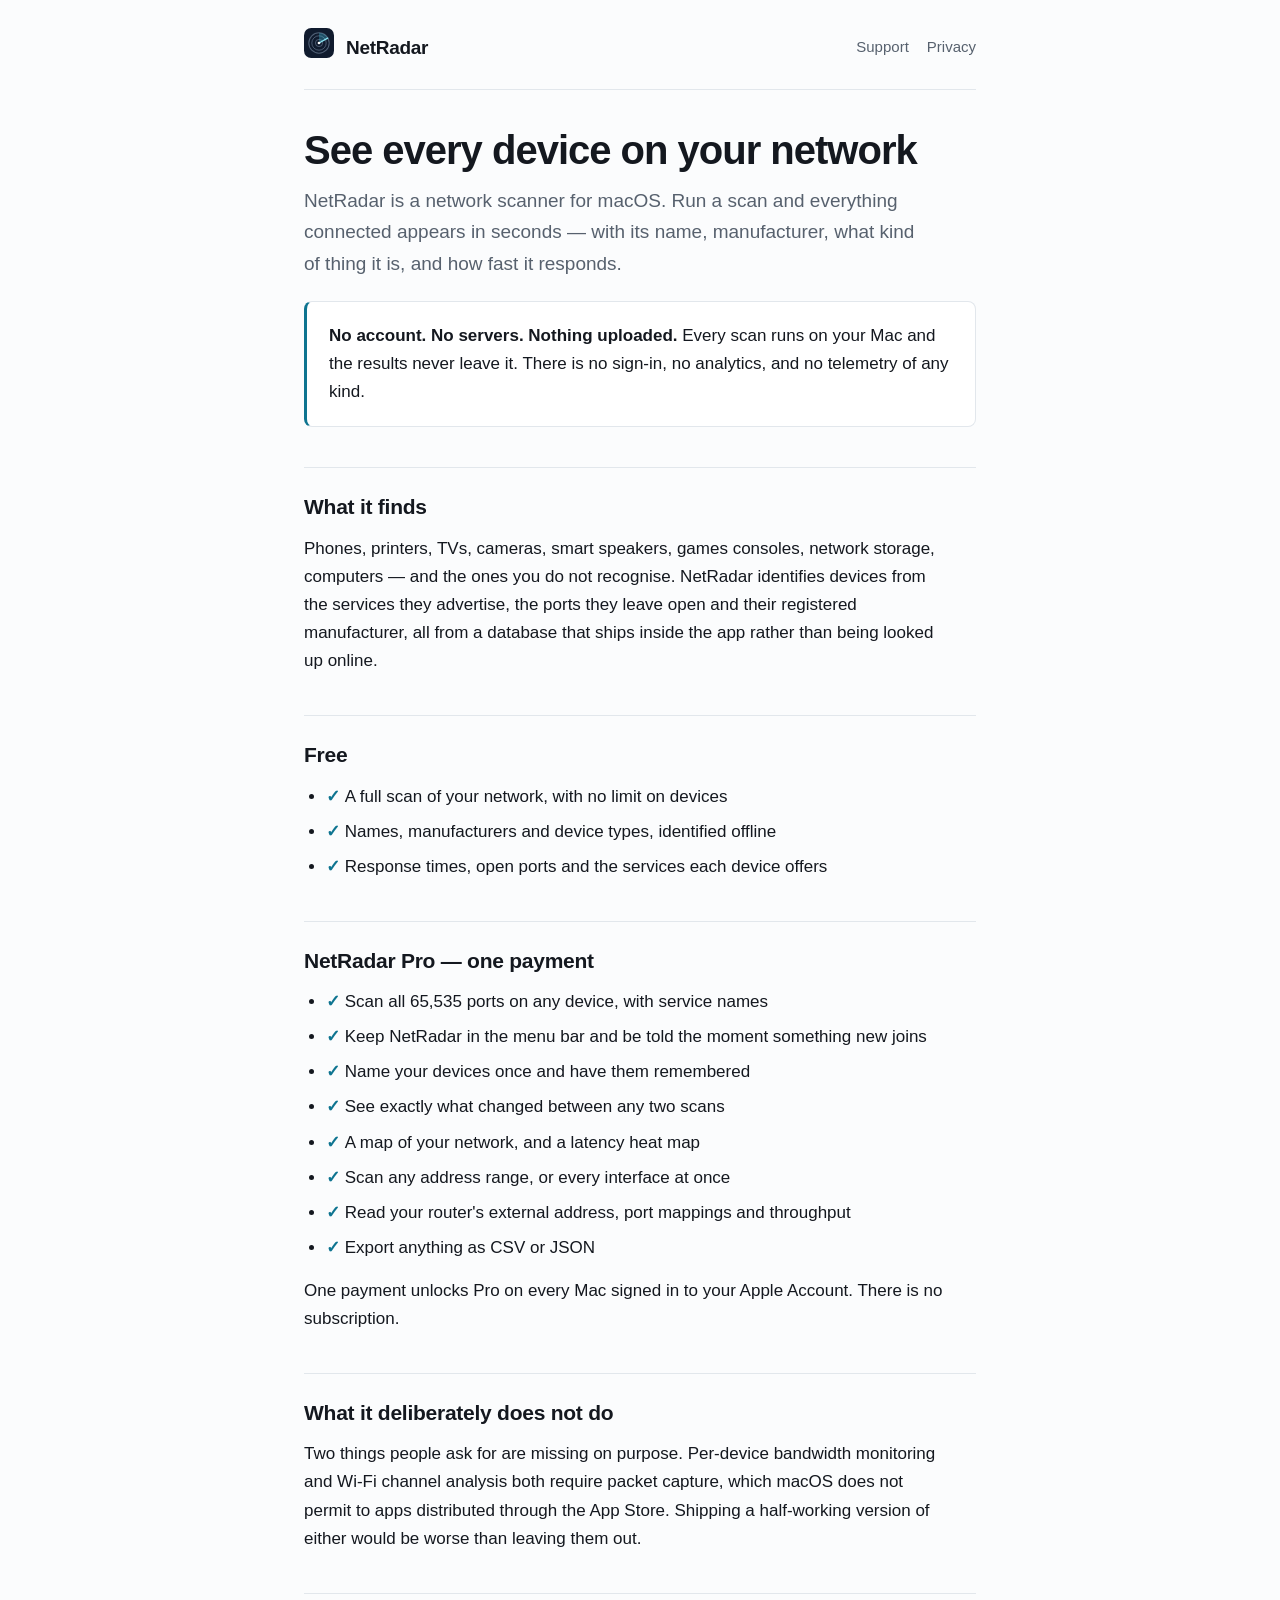
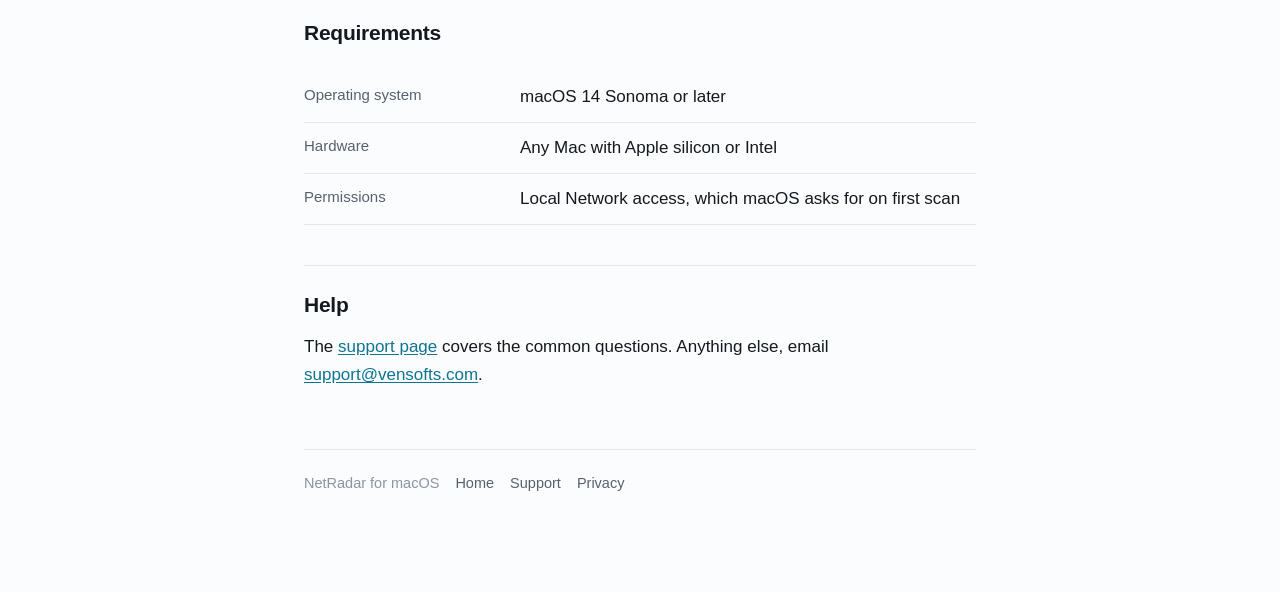
==== docs/index.html @ a3288e1b "initial" ====
<!DOCTYPE html>
<html lang="en">
<head>
<meta charset="utf-8">
<meta name="viewport" content="width=device-width, initial-scale=1">
<title>NetRadar · See every device on your network</title>
<meta name="description" content="A local network scanner for macOS. No account, no servers, nothing uploaded.">
<link rel="stylesheet" href="style.css">
</head>
<body>
<div class="wrap">

<header class="site">
  <span class="mark"><svg width="30" height="30" viewBox="0 0 100 100" xmlns="http://www.w3.org/2000/svg" role="img" aria-label="NetRadar"><rect width="100" height="100" rx="24" fill="#101B2E"/><g fill="none" stroke="#8FA3BC" stroke-opacity="0.5"><circle cx="50" cy="50" r="12" stroke-width="3"/><circle cx="50" cy="50" r="24" stroke-width="3"/><circle cx="50" cy="50" r="34" stroke-width="3.5"/></g><path d="M50 50 L50 16 A34 34 0 0 1 79 34 Z" fill="#3FB8D6" fill-opacity="0.34"/><path d="M50 50 L79 34" stroke="#8AE3F2" stroke-width="4.5" stroke-linecap="round"/><circle cx="50" cy="50" r="4.5" fill="#FFFFFF"/></svg></span>
  <a class="name" href="index.html">NetRadar</a>
  <nav>
    <a href="support.html">Support</a>
    <a href="privacy.html">Privacy</a>
  </nav>
</header>

<h1>See every device on your network</h1>
<p class="lede">NetRadar is a network scanner for macOS. Run a scan and everything connected appears in seconds — with its name, manufacturer, what kind of thing it is, and how fast it responds.</p>

<div class="card accent">
  <p><strong>No account. No servers. Nothing uploaded.</strong> Every scan runs on your Mac and the results never leave it. There is no sign-in, no analytics, and no telemetry of any kind.</p>
</div>

<h2>What it finds</h2>
<p>Phones, printers, TVs, cameras, smart speakers, games consoles, network storage, computers — and the ones you do not recognise. NetRadar identifies devices from the services they advertise, the ports they leave open and their registered manufacturer, all from a database that ships inside the app rather than being looked up online.</p>

<h2>Free</h2>
<ul>
  <li class="yes">A full scan of your network, with no limit on devices</li>
  <li class="yes">Names, manufacturers and device types, identified offline</li>
  <li class="yes">Response times, open ports and the services each device offers</li>
</ul>

<h2>NetRadar Pro — one payment</h2>
<ul>
  <li class="yes">Scan all 65,535 ports on any device, with service names</li>
  <li class="yes">Keep NetRadar in the menu bar and be told the moment something new joins</li>
  <li class="yes">Name your devices once and have them remembered</li>
  <li class="yes">See exactly what changed between any two scans</li>
  <li class="yes">A map of your network, and a latency heat map</li>
  <li class="yes">Scan any address range, or every interface at once</li>
  <li class="yes">Read your router's external address, port mappings and throughput</li>
  <li class="yes">Export anything as CSV or JSON</li>
</ul>
<p>One payment unlocks Pro on every Mac signed in to your Apple Account. There is no subscription.</p>

<h2>What it deliberately does not do</h2>
<p>Two things people ask for are missing on purpose. Per-device bandwidth monitoring and Wi-Fi channel analysis both require packet capture, which macOS does not permit to apps distributed through the App Store. Shipping a half-working version of either would be worse than leaving them out.</p>

<h2>Requirements</h2>
<dl class="facts">
  <div><dt>Operating system</dt><dd>macOS 14 Sonoma or later</dd></div>
  <div><dt>Hardware</dt><dd>Any Mac with Apple silicon or Intel</dd></div>
  <div><dt>Permissions</dt><dd>Local Network access, which macOS asks for on first scan</dd></div>
</dl>

<h2>Help</h2>
<p>The <a href="support.html">support page</a> covers the common questions. Anything else, email <a href="mailto:support@vensofts.com">support@vensofts.com</a>.</p>

<footer class="site">
  <span>NetRadar for macOS</span>
  <a href="index.html">Home</a>
  <a href="support.html">Support</a>
  <a href="privacy.html">Privacy</a>
</footer>

</div>
</body>
</html>
---- docs/style.css ----
/* NetRadar site styles.
   No web fonts, no analytics, no third-party requests of any kind — which is
   the same promise the product makes, and worth keeping literally true on the
   privacy policy page itself. */

:root {
  --ground: #FBFCFD;
  --surface: #FFFFFF;
  --sunken: #F1F4F7;
  --ink: #14181F;
  --ink-muted: #57616E;
  --ink-faint: #8B95A3;
  --rule: #E2E7EC;
  --accent: #0E7490;
  --accent-soft: #E3F1F6;
  --warn-soft: #FBEEDC;
  --warn-ink: #8A4B06;
}

@media (prefers-color-scheme: dark) {
  :root {
    --ground: #0E1420;
    --surface: #16202F;
    --sunken: #1B2635;
    --ink: #E8EDF5;
    --ink-muted: #98A5B6;
    --ink-faint: #6B7889;
    --rule: #24303F;
    --accent: #3FB8D6;
    --accent-soft: #10333F;
    --warn-soft: #33260F;
    --warn-ink: #E2A33C;
  }
}

* { box-sizing: border-box; }

body {
  margin: 0;
  background: var(--ground);
  color: var(--ink);
  font-family: -apple-system, BlinkMacSystemFont, "Segoe UI", Roboto,
               "Helvetica Neue", Arial, sans-serif;
  font-size: 17px;
  line-height: 1.65;
  -webkit-font-smoothing: antialiased;
}

.wrap { max-width: 720px; margin: 0 auto; padding: 0 24px 96px; }

/* ---- masthead ---- */

header.site {
  display: flex;
  align-items: center;
  gap: 12px;
  padding: 28px 0 22px;
  border-bottom: 1px solid var(--rule);
  margin-bottom: 38px;
}

header.site .mark { flex: none; }

header.site a.name {
  font-size: 19px;
  font-weight: 650;
  letter-spacing: -0.015em;
  color: var(--ink);
  text-decoration: none;
}

header.site nav {
  margin-left: auto;
  display: flex;
  gap: 18px;
  font-size: 15px;
}

header.site nav a {
  color: var(--ink-muted);
  text-decoration: none;
}
header.site nav a:hover, header.site nav a[aria-current="page"] { color: var(--accent); }

/* ---- type ---- */

h1 {
  font-size: clamp(30px, 5vw, 40px);
  line-height: 1.12;
  letter-spacing: -0.025em;
  margin: 0 0 12px;
  text-wrap: balance;
}

.lede {
  font-size: 19px;
  color: var(--ink-muted);
  margin: 0 0 12px;
  max-width: 58ch;
}

.updated {
  font-size: 14px;
  color: var(--ink-faint);
  margin: 0 0 36px;
}

h2 {
  font-size: 21px;
  letter-spacing: -0.012em;
  margin: 40px 0 10px;
  padding-top: 22px;
  border-top: 1px solid var(--rule);
  text-wrap: balance;
}

h3 { font-size: 17px; margin: 26px 0 6px; }

p, li { max-width: 68ch; }
p { margin: 0 0 15px; }

ul, ol { padding-left: 22px; margin: 0 0 15px; }
li { margin-bottom: 7px; }

a { color: var(--accent); text-underline-offset: 2px; }

strong { font-weight: 650; }

code {
  font-family: ui-monospace, SFMono-Regular, Menlo, monospace;
  font-size: 0.87em;
  background: var(--sunken);
  padding: 1px 5px;
  border-radius: 4px;
}

/* ---- components ---- */

.card {
  background: var(--surface);
  border: 1px solid var(--rule);
  border-radius: 8px;
  padding: 20px 22px;
  margin: 22px 0;
}
.card :last-child { margin-bottom: 0; }

.card.accent { border-left: 3px solid var(--accent); }

.note {
  background: var(--warn-soft);
  color: var(--warn-ink);
  border-radius: 8px;
  padding: 16px 18px;
  margin: 22px 0;
  font-size: 15.5px;
}
.note :last-child { margin-bottom: 0; }

/* The marker is positioned rather than laid out as a grid item: every inline
   node inside a grid container becomes its own grid item, which put each word
   of a step onto its own line. */
.steps { counter-reset: step; list-style: none; padding-left: 0; }
.steps li {
  counter-increment: step;
  position: relative;
  padding-left: 38px;
  margin-bottom: 12px;
}
.steps li::before {
  content: counter(step);
  position: absolute;
  left: 0;
  top: 2px;
  font-variant-numeric: tabular-nums;
  font-size: 13px;
  font-weight: 650;
  color: var(--accent);
  background: var(--accent-soft);
  border-radius: 50%;
  width: 24px;
  height: 24px;
  display: grid;
  place-items: center;
}

dl.facts { margin: 22px 0; }
dl.facts div {
  display: grid;
  grid-template-columns: 200px 1fr;
  gap: 16px;
  padding: 11px 0;
  border-bottom: 1px solid var(--rule);
}
dl.facts dt { color: var(--ink-muted); font-size: 15px; }
dl.facts dd { margin: 0; }

.yes::before { content: "✓ "; color: var(--accent); font-weight: 700; }
.no::before  { content: "✗ "; color: var(--ink-faint); font-weight: 700; }

footer.site {
  margin-top: 60px;
  padding-top: 22px;
  border-top: 1px solid var(--rule);
  font-size: 14.5px;
  color: var(--ink-faint);
  display: flex;
  flex-wrap: wrap;
  gap: 16px;
}
footer.site a { color: var(--ink-muted); text-decoration: none; }
footer.site a:hover { color: var(--accent); }

@media (max-width: 560px) {
  body { font-size: 16px; }
  dl.facts div { grid-template-columns: 1fr; gap: 2px; }
  header.site nav { width: 100%; margin-left: 0; padding-top: 6px; }
}
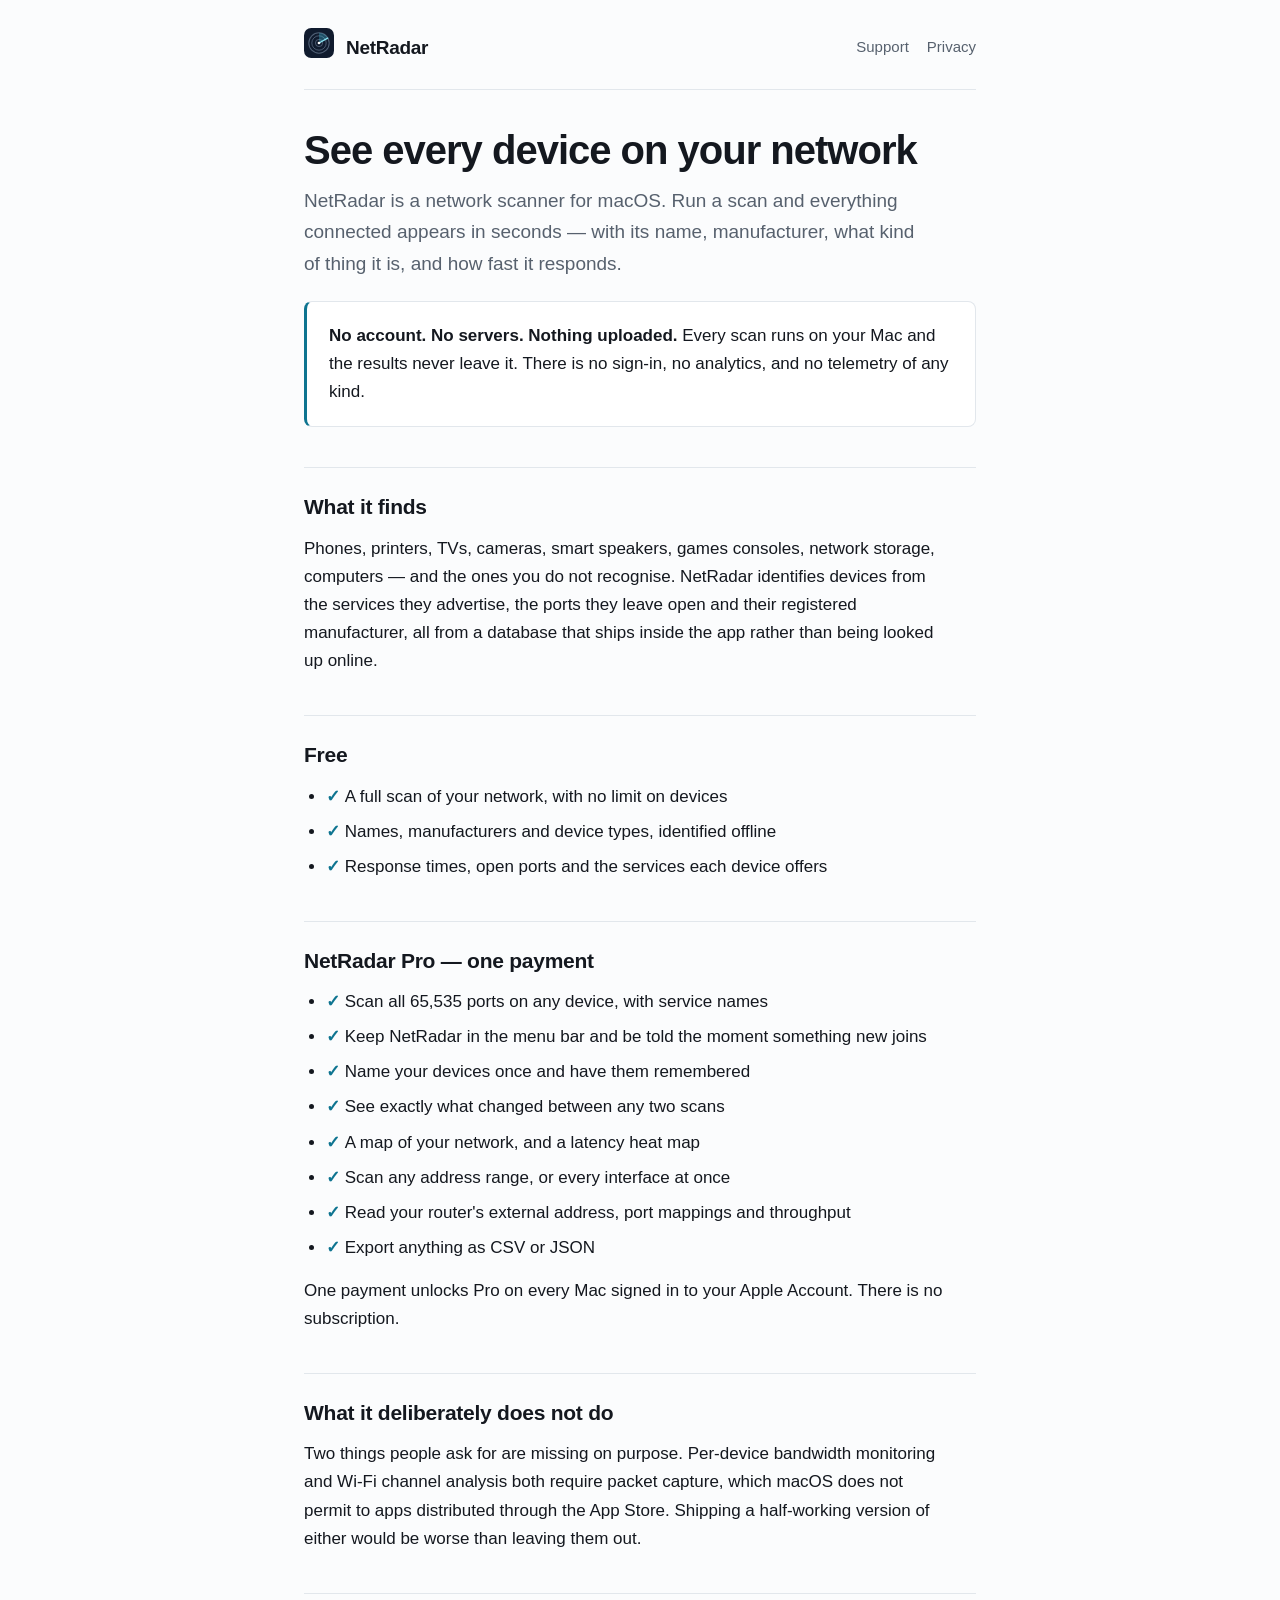
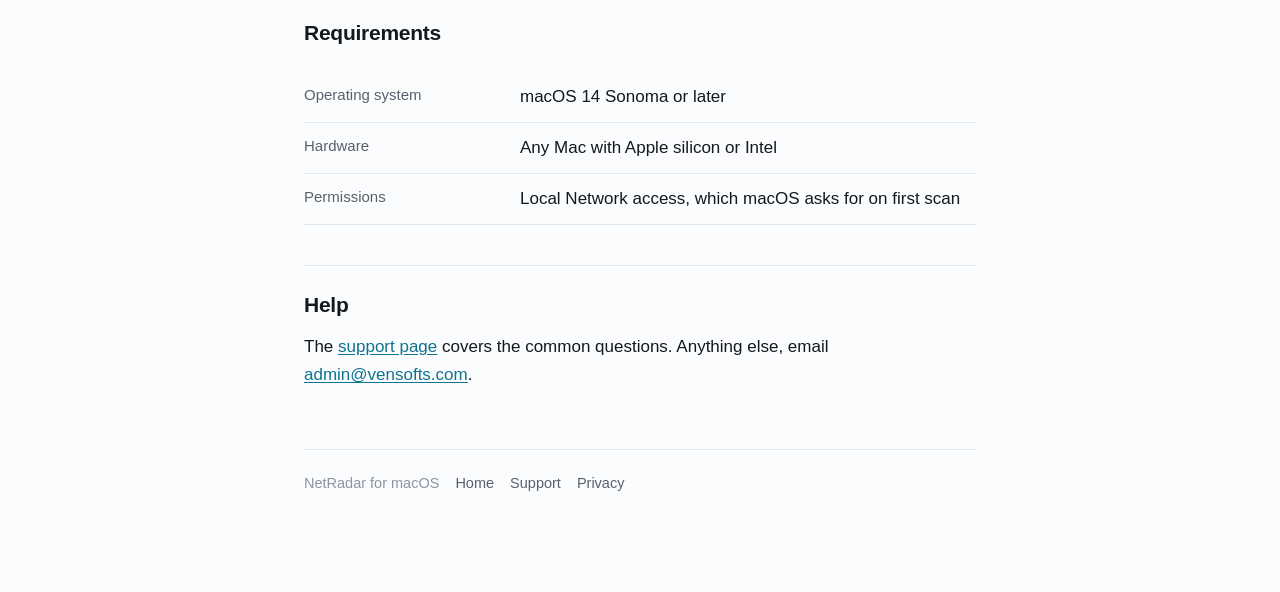
==== commit d593bc3a: "update email" ====
--- a/docs/index.html
+++ b/docs/index.html
@@ -60,7 +60,7 @@
 </dl>
 
 <h2>Help</h2>
-<p>The <a href="support.html">support page</a> covers the common questions. Anything else, email <a href="mailto:support@vensofts.com">support@vensofts.com</a>.</p>
+<p>The <a href="support.html">support page</a> covers the common questions. Anything else, email <a href="mailto:admin@vensofts.com">admin@vensofts.com</a>.</p>
 
 <footer class="site">
   <span>NetRadar for macOS</span>
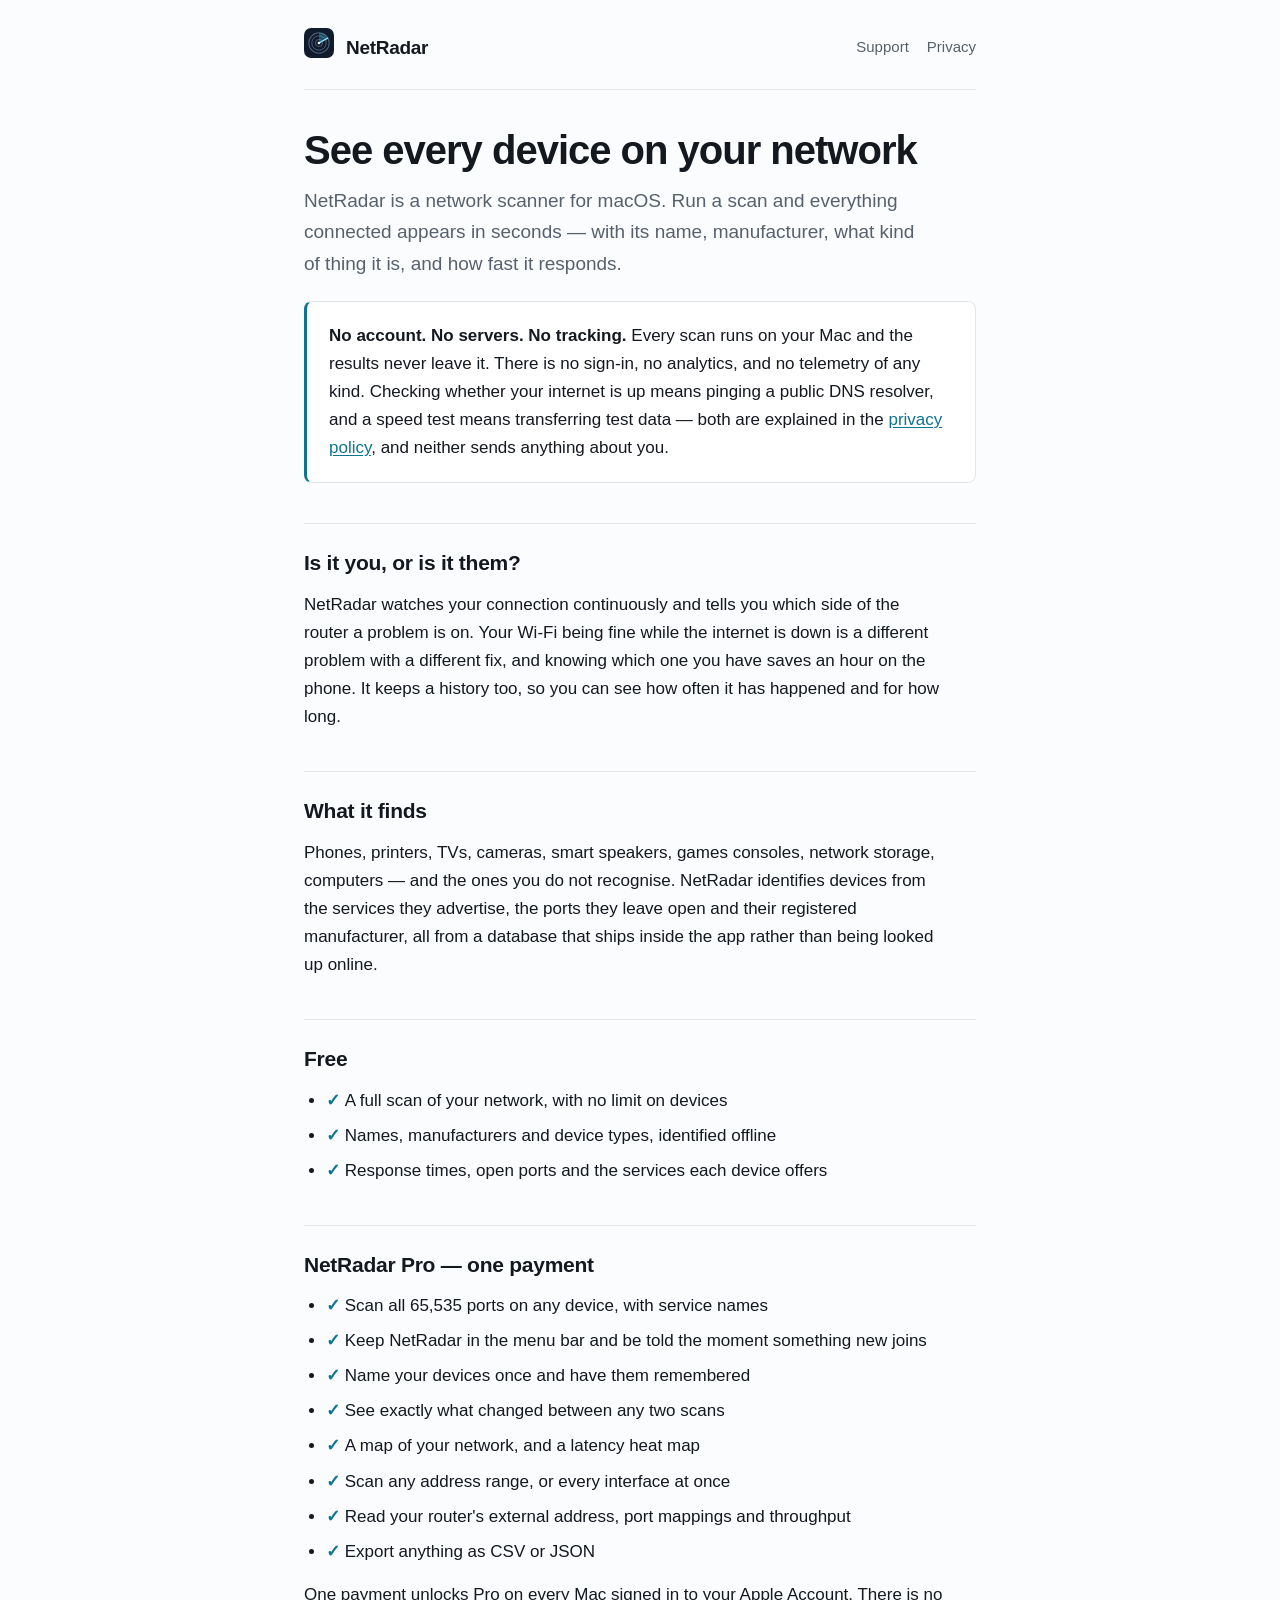
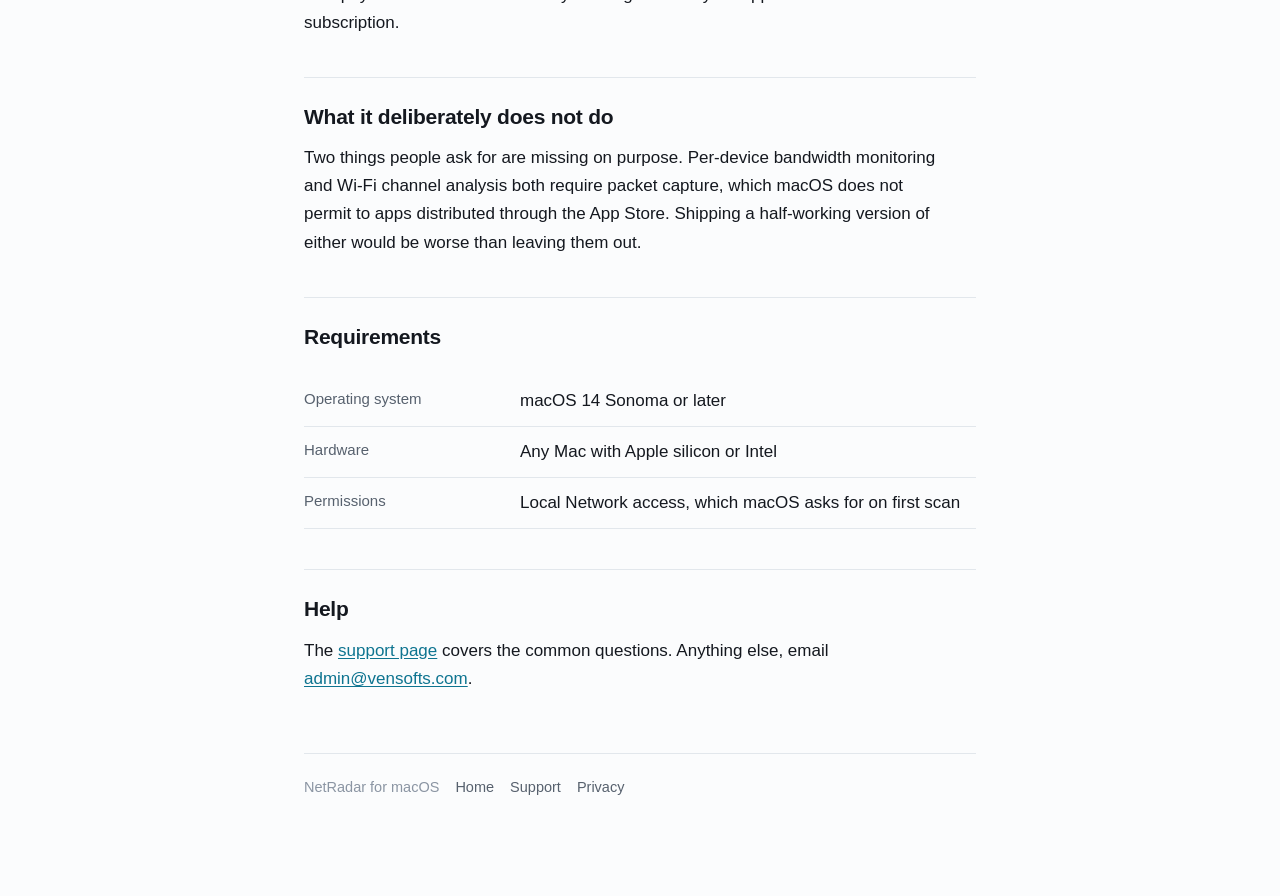
==== commit e744be2e: "updates" ====
--- a/docs/index.html
+++ b/docs/index.html
@@ -23,8 +23,11 @@
 <p class="lede">NetRadar is a network scanner for macOS. Run a scan and everything connected appears in seconds — with its name, manufacturer, what kind of thing it is, and how fast it responds.</p>
 
 <div class="card accent">
-  <p><strong>No account. No servers. Nothing uploaded.</strong> Every scan runs on your Mac and the results never leave it. There is no sign-in, no analytics, and no telemetry of any kind.</p>
+  <p><strong>No account. No servers. No tracking.</strong> Every scan runs on your Mac and the results never leave it. There is no sign-in, no analytics, and no telemetry of any kind. Checking whether your internet is up means pinging a public DNS resolver, and a speed test means transferring test data — both are explained in the <a href="privacy.html">privacy policy</a>, and neither sends anything about you.</p>
 </div>
+
+<h2>Is it you, or is it them?</h2>
+<p>NetRadar watches your connection continuously and tells you which side of the router a problem is on. Your Wi-Fi being fine while the internet is down is a different problem with a different fix, and knowing which one you have saves an hour on the phone. It keeps a history too, so you can see how often it has happened and for how long.</p>
 
 <h2>What it finds</h2>
 <p>Phones, printers, TVs, cameras, smart speakers, games consoles, network storage, computers — and the ones you do not recognise. NetRadar identifies devices from the services they advertise, the ports they leave open and their registered manufacturer, all from a database that ships inside the app rather than being looked up online.</p>
